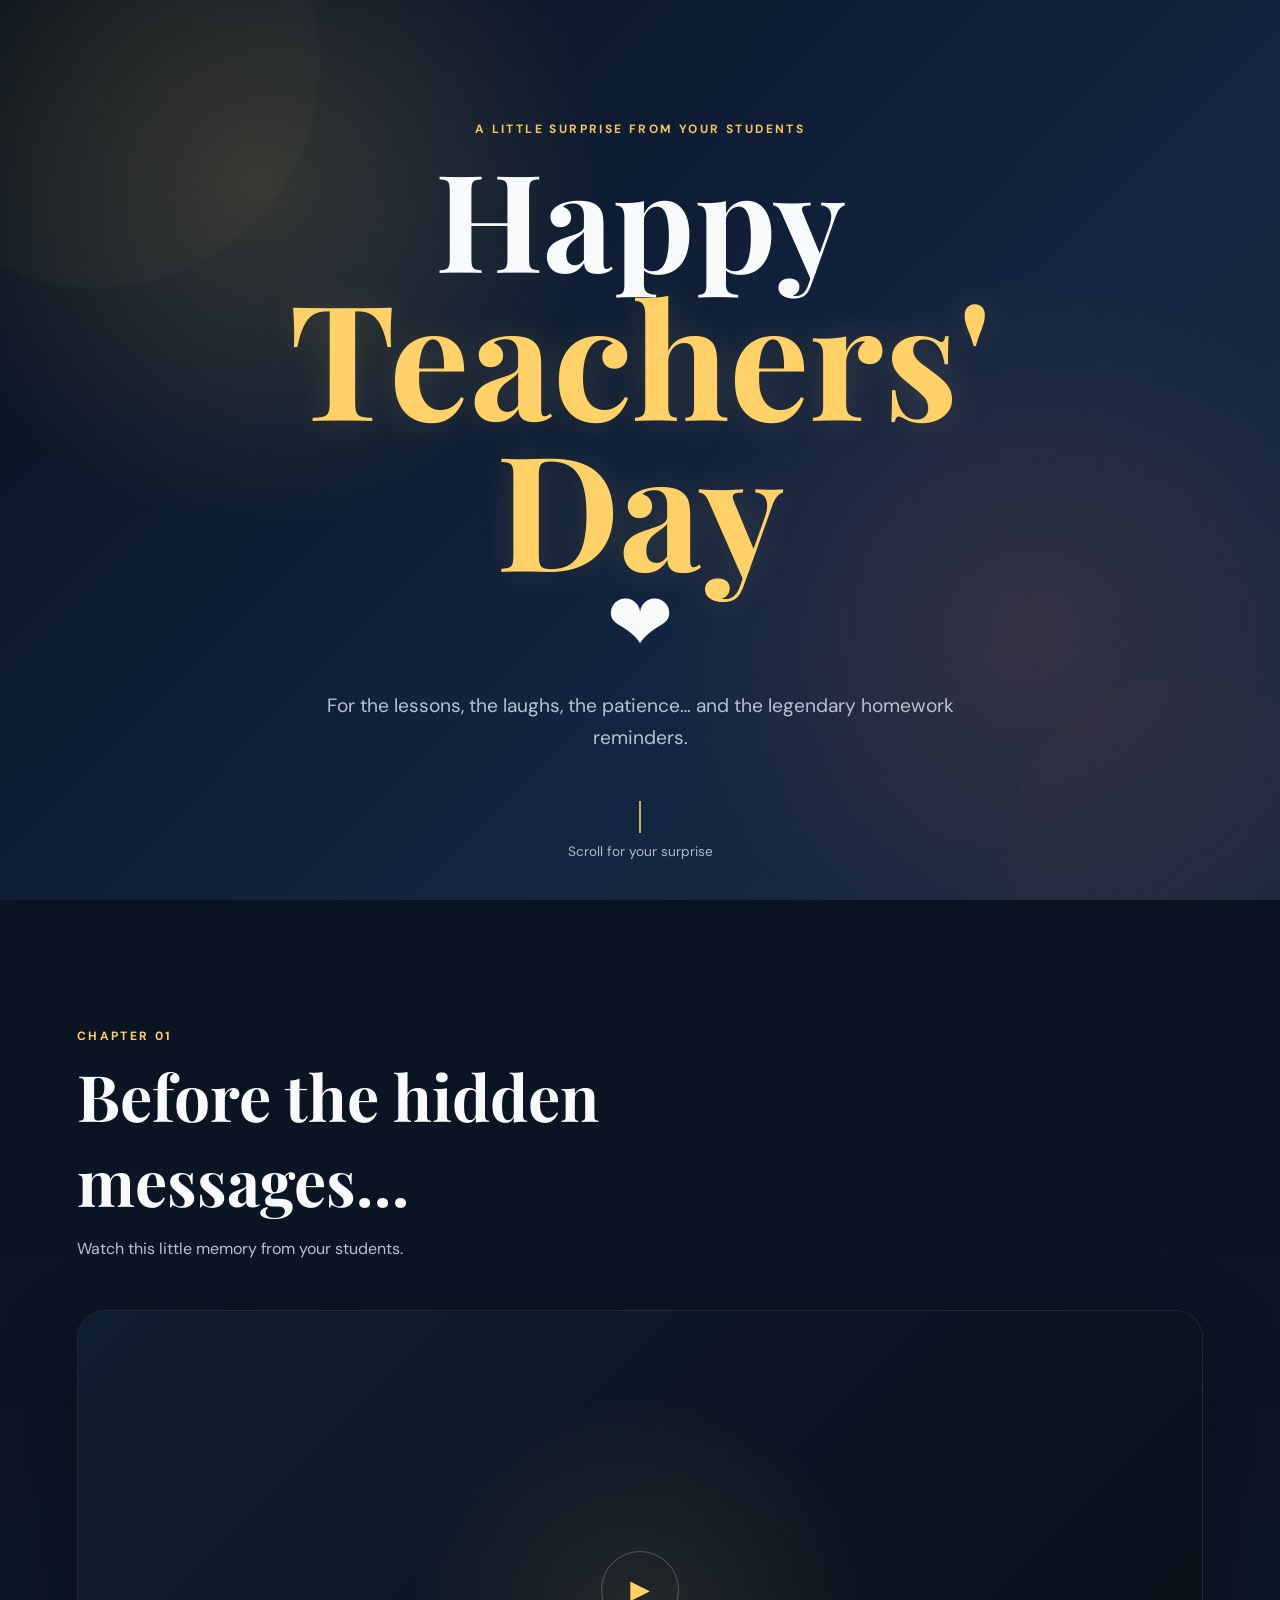
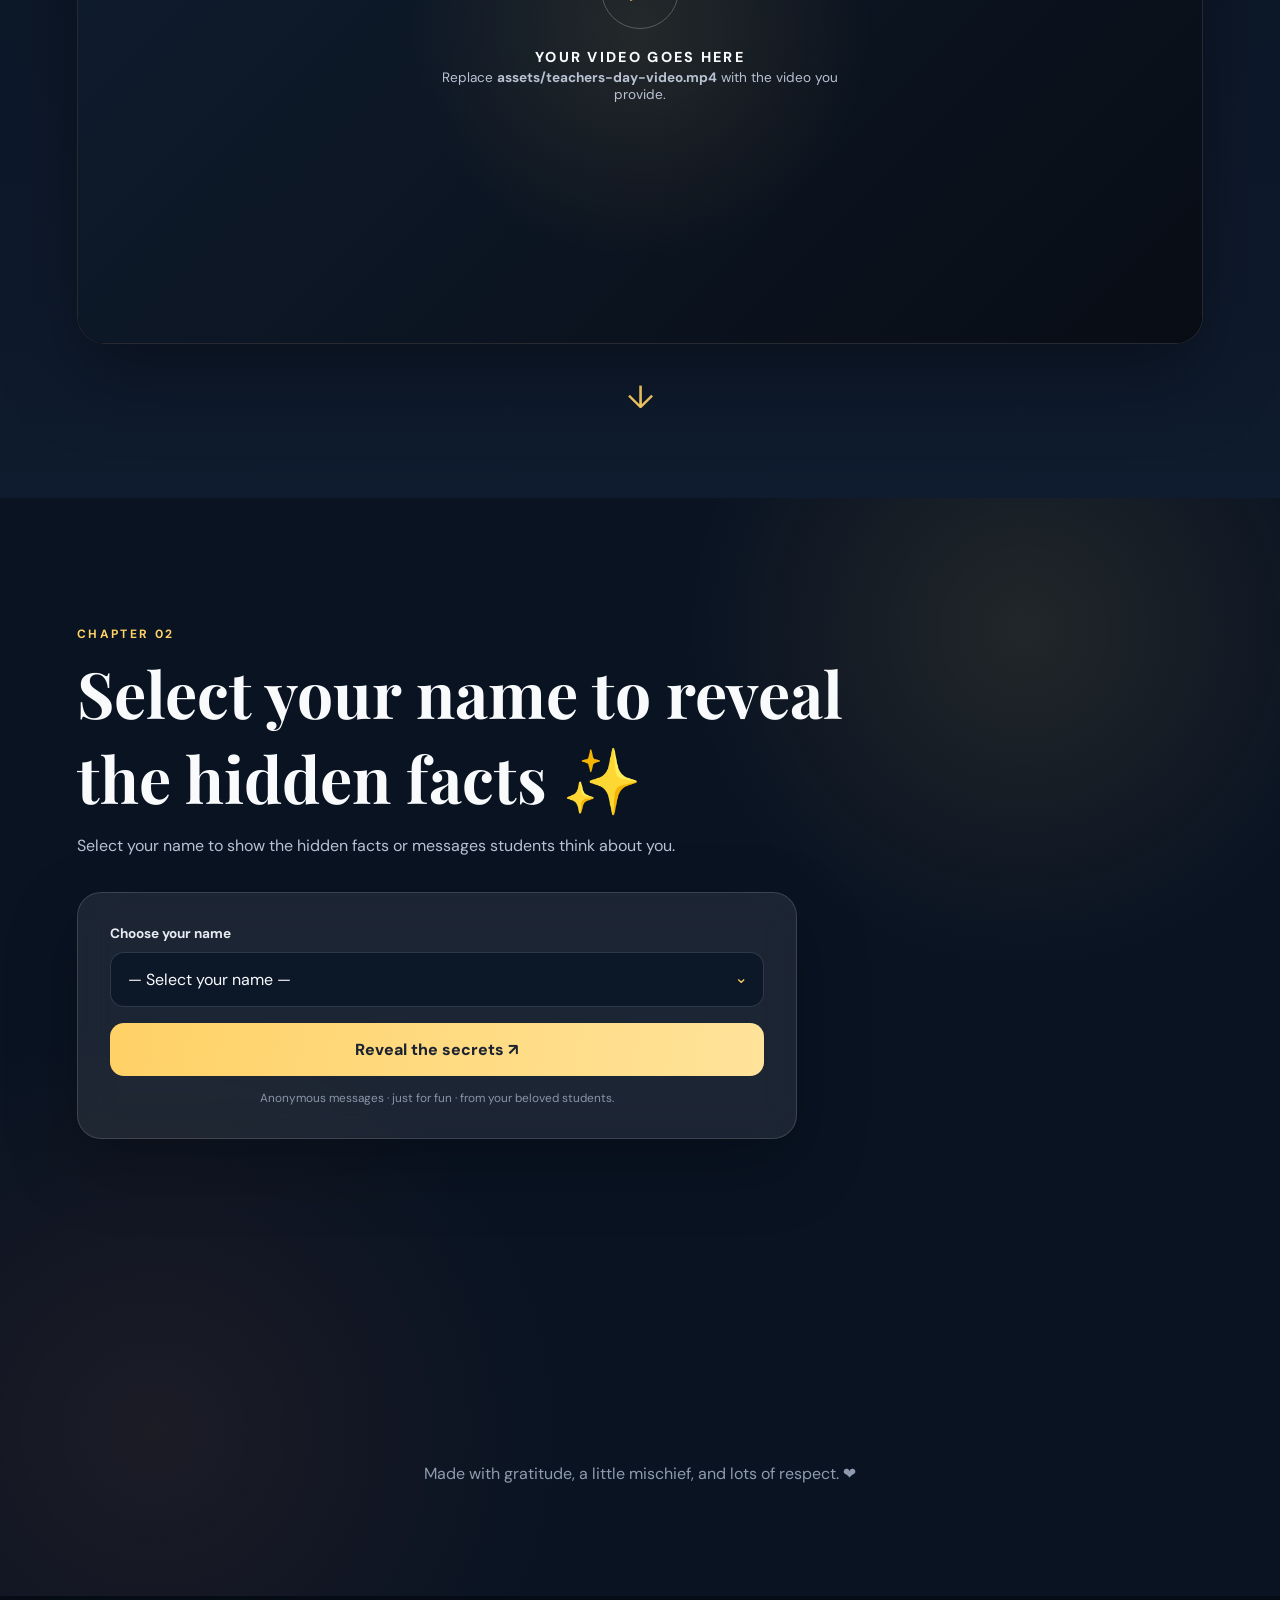
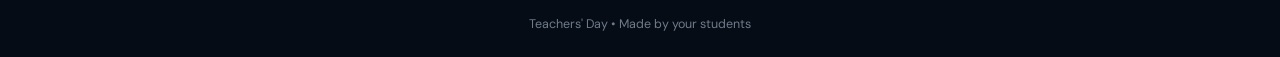
==== teachers-day-site/index.html @ 8802b5c5 "Add files via upload" ====
<!DOCTYPE html>
<html lang="en">
<head>
  <meta charset="UTF-8" />
  <meta name="viewport" content="width=device-width, initial-scale=1.0" />
  <meta name="theme-color" content="#0f172a" />
  <meta name="description" content="A special Teachers' Day surprise made with love by students." />
  <title>Happy Teachers' Day ❤️</title>
  <link rel="preconnect" href="https://fonts.googleapis.com">
  <link rel="preconnect" href="https://fonts.gstatic.com" crossorigin>
  <link href="https://fonts.googleapis.com/css2?family=DM+Sans:wght@400;500;600;700&family=Playfair+Display:wght@600;700;800&display=swap" rel="stylesheet">
  <link rel="stylesheet" href="style.css" />
</head>
<body>
  <main>
    <section class="hero" id="top" aria-label="Teachers' Day greeting">
      <div class="ambient ambient-a"></div>
      <div class="ambient ambient-b"></div>
      <div class="sparkles" aria-hidden="true"></div>
      <div class="hero-inner">
        <div class="eyebrow">A little surprise from your students</div>
        <h1>
          <span class="line small">Happy</span>
          <span class="line accent">Teachers' Day</span>
          <span class="line heart">❤️</span>
        </h1>
        <p class="hero-subtitle">For the lessons, the laughs, the patience… and the legendary homework reminders.</p>
        <div class="scroll-cue" aria-hidden="true"><span></span>Scroll for your surprise</div>
      </div>
    </section>

    <section class="video-section" id="video" aria-label="Teachers' Day video">
      <div class="section-kicker">Chapter 01</div>
      <h2>Before the hidden messages…</h2>
      <p class="section-intro">Watch this little memory from your students.</p>

      <div class="video-frame">
        <video id="teacherVideo" controls playsinline preload="metadata" poster="assets/video-poster.svg">
          <source src="assets/teachers-day-video.mp4" type="video/mp4" />
          Your browser does not support HTML5 video.
        </video>
        <div class="video-placeholder" id="videoPlaceholder">
          <div class="play-orb">▶</div>
          <p>YOUR VIDEO GOES HERE</p>
          <span>Replace <strong>assets/teachers-day-video.mp4</strong> with the video you provide.</span>
        </div>
      </div>

      <div class="down-arrow">↓</div>
    </section>

    <section class="messages-section" id="messages" aria-label="Hidden student messages">
      <div class="section-kicker">Chapter 02</div>
      <h2>Select your name to reveal the hidden facts ✨</h2>
      <p class="section-intro">Select your name to show the hidden facts or messages students think about you.</p>

      <div class="selector-card">
        <label for="teacherSelect">Choose your name</label>
        <div class="select-wrap">
          <select id="teacherSelect">
            <option value="">— Select your name —</option>
          </select>
        </div>
        <button id="revealBtn" type="button">Reveal the secrets <span>↗</span></button>
        <p class="privacy-note">Anonymous messages · just for fun · from your beloved students.</p>
      </div>

      <div id="messageStage" class="message-stage" aria-live="polite"></div>

      <button id="againBtn" type="button" class="again-btn hidden">Show another message ↻</button>
      <p class="final-note">Made with gratitude, a little mischief, and lots of respect. ❤️</p>
    </section>
  </main>

  <footer>
    <span>Teachers' Day • Made by your students</span>
  </footer>

  <script src="script.js"></script>
</body>
</html>
---- teachers-day-site/style.css ----
:root {
  --bg: #08111f;
  --bg-soft: #0e1a2c;
  --ink: #f8fafc;
  --muted: #b8c2d3;
  --accent: #ffd166;
  --accent-2: #ff7f50;
  --card: rgba(255,255,255,.08);
  --border: rgba(255,255,255,.14);
}

* { box-sizing: border-box; }
html { scroll-behavior: smooth; }
body {
  margin: 0;
  background: var(--bg);
  color: var(--ink);
  font-family: 'DM Sans', system-ui, sans-serif;
}

.hero, .video-section, .messages-section { min-height: 100vh; position: relative; overflow: hidden; }
.hero {
  display: grid;
  place-items: center;
  text-align: center;
  background:
    radial-gradient(circle at 20% 20%, rgba(255,209,102,.17), transparent 28%),
    radial-gradient(circle at 80% 70%, rgba(255,127,80,.13), transparent 30%),
    linear-gradient(135deg, #07101d, #132541 62%, #1b2940);
}
.hero-inner { position: relative; z-index: 2; width: min(950px, 92vw); animation: rise .9s ease-out both; }
.eyebrow, .section-kicker {
  text-transform: uppercase;
  letter-spacing: .2em;
  font-size: .75rem;
  font-weight: 700;
  color: var(--accent);
}
.eyebrow { opacity: .95; margin-bottom: 1rem; }
h1 { margin: 0; line-height: .94; }
h1 .line { display: block; }
h1 .small { font-family: 'Playfair Display', serif; font-size: clamp(4rem, 11vw, 8.5rem); }
h1 .accent {
  font-family: 'Playfair Display', serif;
  font-size: clamp(4.5rem, 13vw, 10rem);
  color: var(--accent);
  text-shadow: 0 0 35px rgba(255,209,102,.15);
  animation: shimmer 3s ease-in-out infinite;
}
h1 .heart { font-size: clamp(2.5rem, 7vw, 5rem); margin-top: .3rem; animation: pulse 1.7s ease-in-out infinite; }
.hero-subtitle { max-width: 680px; margin: 1.8rem auto 0; color: var(--muted); font-size: clamp(1rem, 2vw, 1.2rem); line-height: 1.65; }
.scroll-cue { margin-top: 3rem; color: #d9e0ea; font-size: .85rem; opacity: .8; }
.scroll-cue span { display: block; width: 2px; height: 32px; background: var(--accent); margin: 0 auto .6rem; animation: bounce 1.4s infinite; }
.ambient { position:absolute; border-radius:50%; filter: blur(2px); opacity:.35; }
.ambient-a { width: 28rem; height: 28rem; background: rgba(255,209,102,.08); top:-10rem; left:-8rem; }
.ambient-b { width: 22rem; height: 22rem; background: rgba(255,127,80,.06); bottom:-8rem; right:-5rem; }

.video-section { padding: 8rem 6vw 5rem; display:flex; flex-direction:column; justify-content:center; background: linear-gradient(180deg, #0a1321, #0f1b2e); }
.video-section h2, .messages-section h2 { font-family: 'Playfair Display', serif; font-size: clamp(2.2rem, 5vw, 4rem); margin: .55rem 0 .8rem; max-width: 850px; }
.section-intro { color: var(--muted); margin: 0 0 2rem; max-width: 720px; line-height: 1.65; }
.video-frame { position:relative; width:100%; max-width: 1200px; margin: 1rem auto 0; aspect-ratio: 16/9; border: 1px solid var(--border); border-radius: 28px; overflow:hidden; background:#03070e; box-shadow: 0 30px 80px rgba(0,0,0,.35); }
.video-frame video { width:100%; height:100%; object-fit:cover; display:block; }
.video-placeholder { position:absolute; inset:0; display:grid; place-items:center; align-content:center; text-align:center; background: radial-gradient(circle, rgba(255,209,102,.1), transparent 36%), linear-gradient(135deg, #101e31, #080d15); pointer-events:none; }
.video-placeholder.hidden { display:none; }
.play-orb { width:78px; height:78px; border:1px solid rgba(255,255,255,.24); border-radius:50%; display:grid; place-items:center; color:var(--accent); font-size:1.6rem; margin-bottom:1rem; }
.video-placeholder p { margin:.2rem 0; font-weight:800; letter-spacing:.16em; font-size:.9rem; }
.video-placeholder span { color:var(--muted); font-size:.85rem; max-width: 470px; padding: 0 1rem; }
.down-arrow { text-align:center; font-size:2rem; margin-top:2rem; color:var(--accent); animation:bounce 1.4s infinite; }

.messages-section { padding: 8rem 6vw 6rem; background:
  radial-gradient(circle at 80% 12%, rgba(255,209,102,.10), transparent 24%),
  radial-gradient(circle at 12% 85%, rgba(255,127,80,.08), transparent 28%),
  #091322; }
.messages-section > * { position: relative; z-index:2; }
.selector-card { width:min(720px,100%); padding:2rem; border:1px solid var(--border); border-radius:24px; background:var(--card); backdrop-filter: blur(18px); box-shadow:0 25px 70px rgba(0,0,0,.25); }
label { display:block; font-size:.85rem; color:#e7ebf1; margin-bottom:.65rem; font-weight:700; }
.select-wrap { position:relative; }
select { width:100%; appearance:none; border:1px solid var(--border); background:#0c1728; color:var(--ink); padding:1rem 1.05rem; border-radius:14px; font:inherit; outline:none; }
.select-wrap:after { content:'⌄'; position:absolute; right:1rem; top:50%; transform:translateY(-55%); color:var(--accent); pointer-events:none; }
button { font:inherit; cursor:pointer; }
#revealBtn { margin-top:1rem; width:100%; border:0; border-radius:14px; padding:1rem 1.15rem; font-weight:800; background:linear-gradient(100deg, var(--accent), #ffe39a); color:#1c2330; transition: transform .2s ease, box-shadow .2s ease; }
#revealBtn:hover { transform: translateY(-2px); box-shadow:0 12px 30px rgba(255,209,102,.18); }
.privacy-note { font-size:.74rem; color:#8995a8; text-align:center; margin:.9rem 0 0; }
.message-stage { min-height: 220px; width:min(900px,100%); margin:3rem auto 1rem; display:grid; place-items:center; }
.message-card { width:min(720px,100%); position:relative; padding:2.2rem 2rem 2.4rem; border-radius:28px; background:linear-gradient(140deg, rgba(255,255,255,.11), rgba(255,255,255,.05)); border:1px solid rgba(255,255,255,.17); box-shadow:0 30px 80px rgba(0,0,0,.26); text-align:center; animation:cardIn .55s cubic-bezier(.2,.9,.2,1) both; }
.message-card .badge { display:inline-block; padding:.4rem .7rem; border-radius:999px; background:rgba(255,209,102,.12); color:var(--accent); font-size:.72rem; font-weight:800; text-transform:uppercase; letter-spacing:.12em; }
.message-card blockquote { margin:1.25rem auto 0; font-family:'Playfair Display',serif; font-size:clamp(1.55rem,3.2vw,2.3rem); line-height:1.28; max-width:650px; }
.message-card .dots { display:flex; justify-content:center; gap:.35rem; margin-top:1.3rem; }
.message-card .dots span { width:6px; height:6px; border-radius:50%; background:#637083; }
.message-card .dots span.active { background:var(--accent); }
.again-btn { display:block; margin:0 auto; border:1px solid var(--border); background:transparent; color:#e5eaf1; padding:.75rem 1rem; border-radius:999px; }
.hidden { display:none !important; }
.final-note { text-align:center; color:#8e9bae; margin-top:3.5rem; }
footer { padding:1.2rem 1rem 1.6rem; text-align:center; color:#6f7b8b; background:#060c15; font-size:.78rem; }

@keyframes rise { from { opacity:0; transform:translateY(26px); } to { opacity:1; transform:none; } }
@keyframes pulse { 50% { transform:translateY(-4px) scale(1.06); } }
@keyframes shimmer { 50% { filter:brightness(1.09); } }
@keyframes bounce { 50% { transform:translateY(8px); } }
@keyframes cardIn { from { opacity:0; transform:translateY(32px) rotate(-1deg) scale(.96); } to { opacity:1; transform:none; } }

@media (max-width: 640px) {
  .video-section, .messages-section { padding: 6rem 1.1rem 4rem; }
  .selector-card { padding:1.15rem; }
  .video-frame { border-radius:18px; }
}
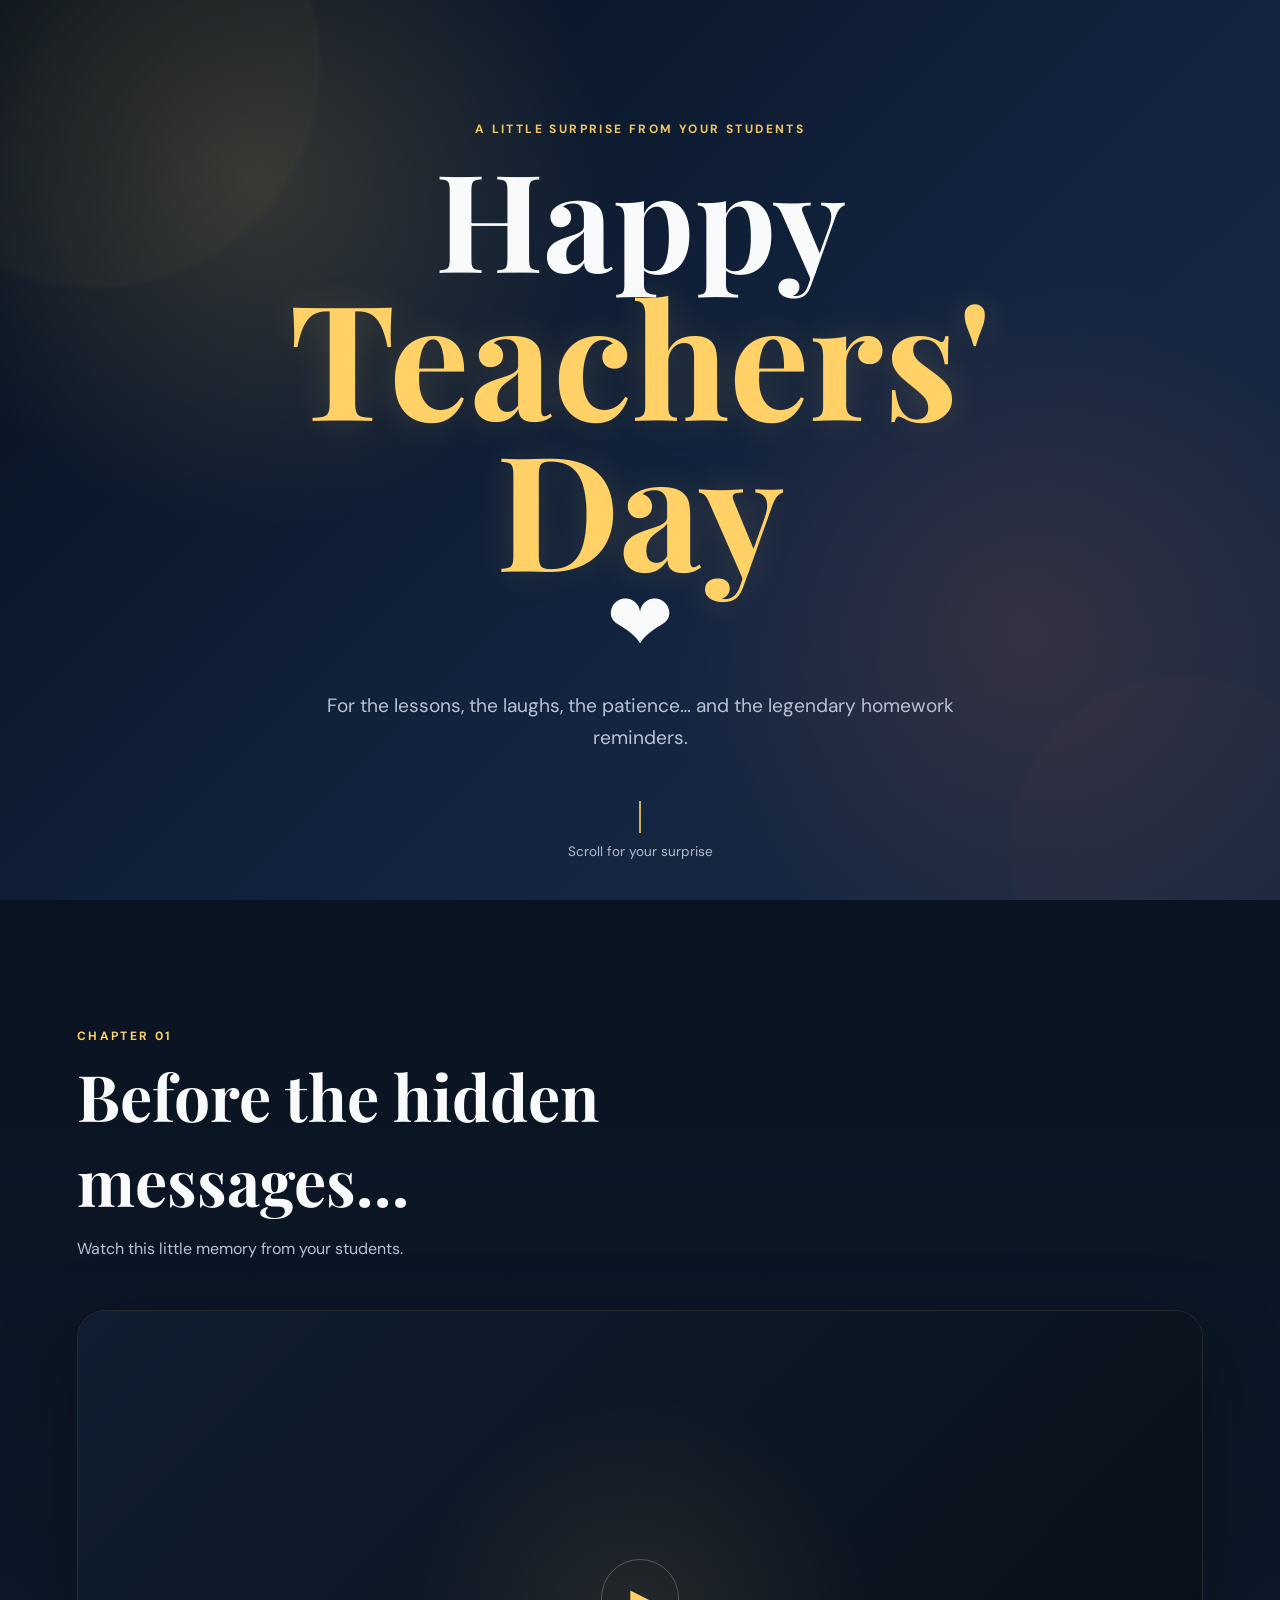
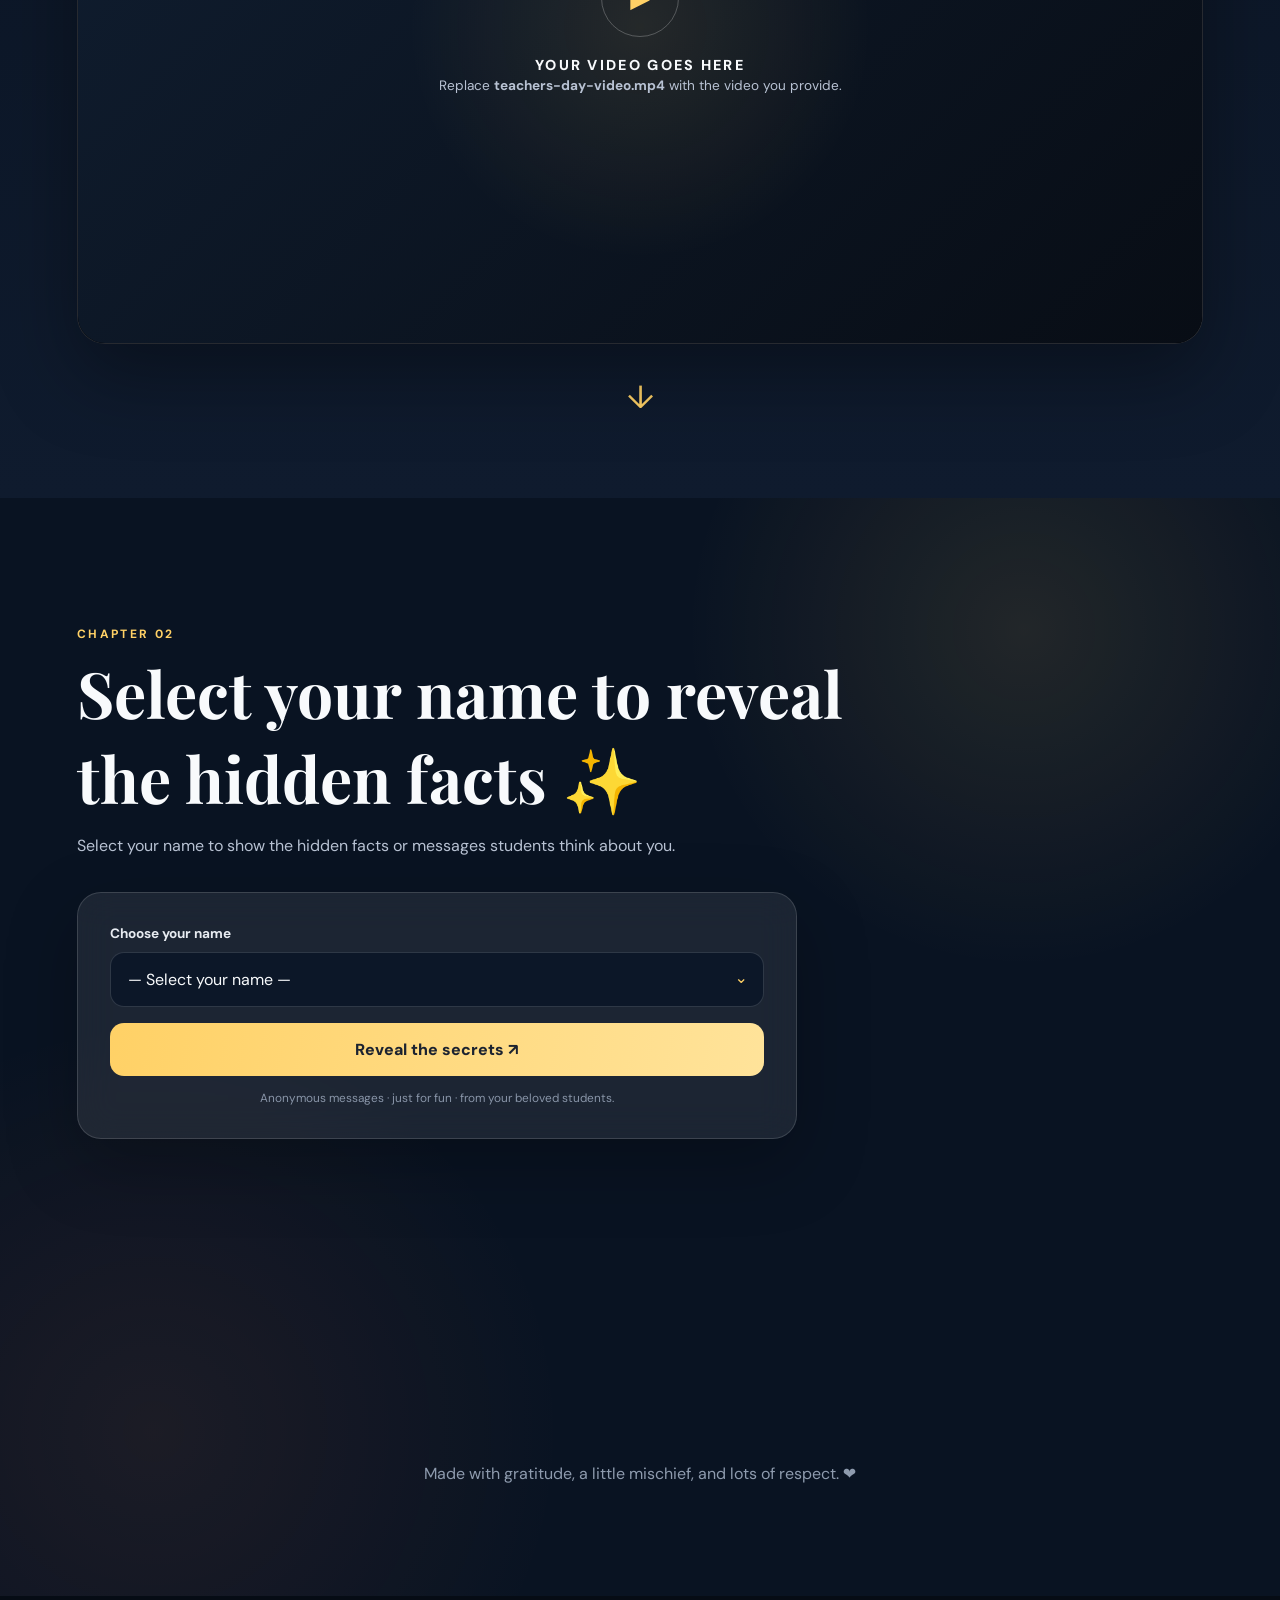
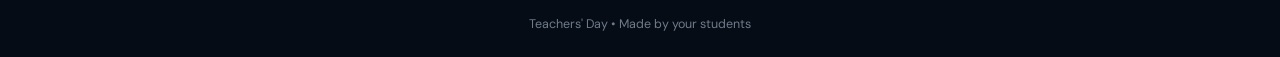
==== commit 486d8a72: "Update index.html" ====
--- a/teachers-day-site/index.html
+++ b/teachers-day-site/index.html
@@ -36,13 +36,13 @@
 
       <div class="video-frame">
         <video id="teacherVideo" controls playsinline preload="metadata" poster="assets/video-poster.svg">
-          <source src="assets/teachers-day-video.mp4" type="video/mp4" />
+          <source src="teachers-day-video.mp4" type="video/mp4" />
           Your browser does not support HTML5 video.
         </video>
         <div class="video-placeholder" id="videoPlaceholder">
           <div class="play-orb">▶</div>
           <p>YOUR VIDEO GOES HERE</p>
-          <span>Replace <strong>assets/teachers-day-video.mp4</strong> with the video you provide.</span>
+          <span>Replace <strong>teachers-day-video.mp4</strong> with the video you provide.</span>
         </div>
       </div>
 
